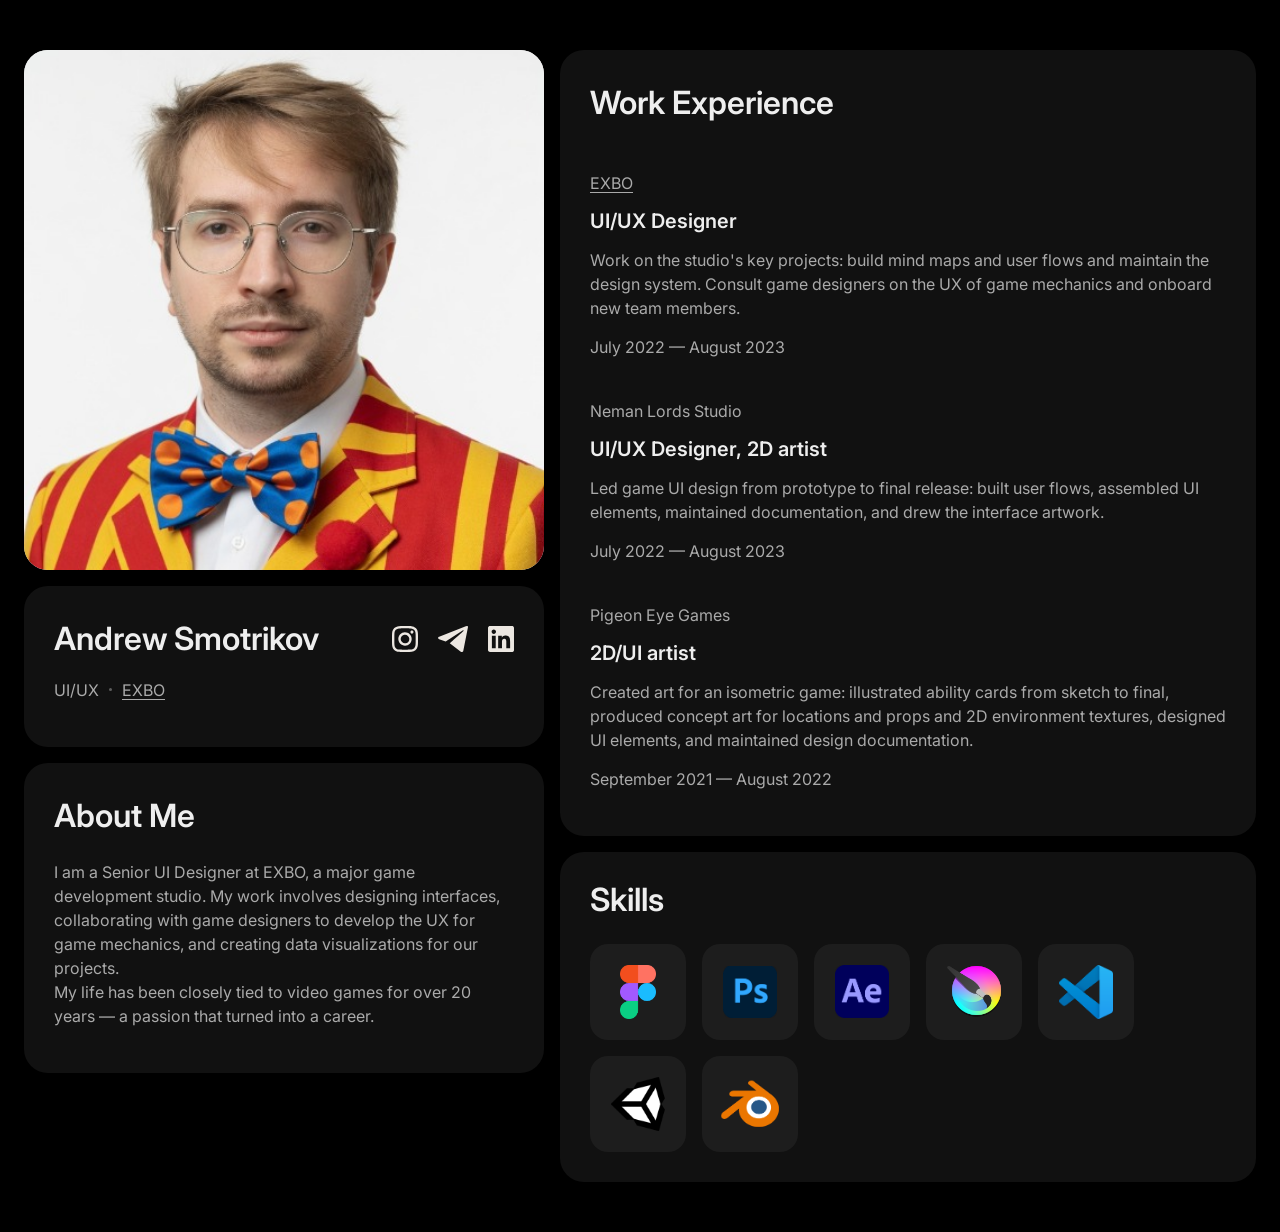
==== index.html @ 797845c2 "Initial commit" ====
<!doctype html>
<html lang="en">
<head>
  <meta charset="utf-8">
  <meta name="viewport" content="width=device-width, initial-scale=1, viewport-fit=cover">
  <title>Andrew Smotrikov — UI/UX Designer</title>
  <meta name="description" content="Andrew Smotrikov — Senior UI/UX Designer at EXBO. Game interfaces, UX of game mechanics, design systems and data visualization.">
  <meta property="og:title" content="Andrew Smotrikov — UI/UX Designer">
  <meta property="og:description" content="Senior UI/UX Designer at EXBO. Game interfaces, UX of game mechanics, design systems.">
  <meta property="og:image" content="assets/photo.png">
  <meta name="theme-color" content="#000000">
  <link rel="icon" href="data:image/svg+xml,%3Csvg xmlns='http://www.w3.org/2000/svg' viewBox='0 0 64 64'%3E%3Crect width='64' height='64' rx='14' fill='%23111'/%3E%3Ctext x='32' y='42' font-family='Inter,Arial' font-size='30' font-weight='600' fill='%23eee' text-anchor='middle'%3EAS%3C/text%3E%3C/svg%3E">
  <link rel="preconnect" href="https://fonts.googleapis.com">
  <link rel="preconnect" href="https://fonts.gstatic.com" crossorigin>
  <link href="https://fonts.googleapis.com/css2?family=Inter:wght@400;600&display=swap" rel="stylesheet">
  <style>
    :root {
      --bg: #000;
      --card: #111;
      --tile: rgba(238, 238, 238, 0.05);
      --text: #eee;
      --muted: #aaa;
      --radius: 24px;
      --gap: 16px;
    }
    * { box-sizing: border-box; }
    html, body { margin: 0; background: var(--bg); color: var(--text); }
    body {
      font-family: "Inter", -apple-system, BlinkMacSystemFont, "Segoe UI", Roboto, Arial, sans-serif;
      font-size: 16px;
      line-height: 1.5;
      -webkit-font-smoothing: antialiased;
      min-height: 100vh;
      display: flex;
      align-items: center;
      justify-content: center;
      padding: 50px 24px;
    }
    .page {
      width: 100%;
      max-width: 1364px;
      display: grid;
      grid-template-columns: 520px minmax(0, 828px);
      gap: var(--gap);
      align-items: stretch;
    }
    .col { display: flex; flex-direction: column; gap: var(--gap); min-width: 0; }
    .card {
      background: var(--card);
      border-radius: var(--radius);
      padding: 35px 30px 45px;
    }
    h1, h2, h3 { margin: 0; font-weight: 600; line-height: 1.15; color: var(--text); text-box: trim-both cap alphabetic; }
    h1, h2 { font-size: 32px; }
    h3 { font-size: 20px; }
    p { margin: 0; color: var(--muted); }

    /* header */
    .header { display: flex; flex-direction: column; gap: 20px; }
    .title-row { display: flex; align-items: center; justify-content: space-between; gap: 20px; }
    .header h1 { white-space: nowrap; }
    .meta { display: flex; align-items: center; gap: 10px; color: var(--muted); }
    .meta .dot { width: 3px; height: 3px; display: block; }
    .social { display: flex; gap: 20px; align-items: center; flex-shrink: 0; }
    .social a { display: block; height: 26px; color: #ECE7E1; opacity: 1; transition: opacity .15s; }
    .social a:hover { opacity: .6; }
    .social svg { display: block; }

    /* photo */
    .photo {
      width: 100%;
      aspect-ratio: 1 / 1;
      border-radius: var(--radius);
      overflow: hidden;
      background: #f2f2f2;
    }
    .photo img {
      width: 110.54%;
      height: 110.54%;
      max-width: none;
      object-fit: cover;
      display: block;
      margin-left: -10.58%;
      margin-top: 0.09%;
    }

    /* about */
    .about { display: flex; flex-direction: column; gap: 25px; }

    /* experience */
    .experience { display: flex; flex-direction: column; gap: 49px; flex: 1 1 auto; }
    .jobs { display: flex; flex-direction: column; gap: 40px; }
    .job { display: flex; flex-direction: column; gap: 15px; }
    .job header { display: flex; flex-direction: column; gap: 15px; }

    /* skills */
    .stack { display: flex; flex-direction: column; gap: 25px; padding: 30px; }
    .tiles { display: flex; flex-wrap: wrap; gap: 16px; }
    .tile {
      width: 96px; height: 96px;
      border-radius: 18px;
      background: var(--tile);
      display: flex; align-items: center; justify-content: center;
      position: relative;
      transition: background .15s;
    }
    .tile:hover { background: rgba(238,238,238,0.1); }
    /* tooltip with program name */
    .tile::after {
      content: attr(data-name);
      position: absolute;
      left: 50%; bottom: calc(100% + 10px);
      transform: translate(-50%, 4px);
      background: #eee; color: #111;
      font-size: 13px; font-weight: 600; line-height: 1;
      padding: 8px 12px; border-radius: 8px;
      white-space: nowrap; pointer-events: none;
      opacity: 0; transition: opacity .15s, transform .15s;
      z-index: 2;
    }
    .tile::before {
      content: "";
      position: absolute;
      left: 50%; bottom: calc(100% + 4px);
      transform: translate(-50%, 4px);
      border: 6px solid transparent; border-top-color: #eee; border-bottom: 0;
      opacity: 0; transition: opacity .15s, transform .15s;
      pointer-events: none; z-index: 2;
    }
    .tile:hover::after, .tile:hover::before, .tile:focus-visible::after, .tile:focus-visible::before { opacity: 1; transform: translate(-50%, 0); }

    /* entrance animation */
    @keyframes rise { from { opacity: 0; transform: translateY(18px); } to { opacity: 1; transform: none; } }
    .photo, .card { animation: rise .6s cubic-bezier(.2,.7,.2,1) both; }
    .photo { animation-delay: .05s; }
    .header { animation-delay: .15s; }
    .about { animation-delay: .25s; }
    .experience { animation-delay: .1s; }
    .stack { animation-delay: .2s; }
    .tile { animation: rise .5s cubic-bezier(.2,.7,.2,1) both; }
    .tile:nth-child(1) { animation-delay: .35s; }
    .tile:nth-child(2) { animation-delay: .41s; }
    .tile:nth-child(3) { animation-delay: .47s; }
    .tile:nth-child(4) { animation-delay: .53s; }
    .tile:nth-child(5) { animation-delay: .59s; }
    .tile:nth-child(6) { animation-delay: .65s; }
    .tile:nth-child(7) { animation-delay: .71s; }
    .tile:nth-child(8) { animation-delay: .77s; }
    @media (prefers-reduced-motion: reduce) { .photo, .card, .tile { animation: none; } }

    /* classic hyperlink */
    a.link { color: inherit; text-decoration: underline; text-underline-offset: 3px; text-decoration-thickness: 1px; transition: color .15s; }
    a.link:hover { color: var(--text); }
    .tile .ic { position: relative; overflow: hidden; }
    .tile .ic img { display: block; max-width: none; }
    /* per-tile sizes and crops, mirrored from the design */
    .tile.t1 .ic { width: 36px; height: 54px; }  .tile.t1 .ic img { width: 100%; height: 100%; object-fit: cover; }
    .tile.t2 .ic { width: 54px; height: 52px; }  .tile.t2 .ic img { width: 100%; height: 100%; object-fit: cover; }
    .tile.t3 .ic { width: 54px; height: 53px; }  .tile.t3 .ic img { width: 100%; height: 100%; object-fit: cover; }
    .tile.t4 .ic { width: 54px; height: 51px; }  .tile.t4 .ic img { position: absolute; width: 116.79%; height: 123.71%; left: -4.01%; top: -13.4%; }
    .tile.t6 .ic { width: 54px; height: 54px; }  .tile.t6 .ic img { width: 100%; height: 100%; object-fit: cover; }
    .tile.t7 .ic { width: 54px; height: 54px; }  .tile.t7 .ic img { position: absolute; width: 133.33%; height: 133.33%; left: -16.67%; top: -16.67%; }
    .tile.t8 .ic { width: 58px; height: 47px; }  .tile.t8 .ic img { position: absolute; width: 324.32%; height: 107.5%; left: -1.69%; top: -3.33%; }

    /* responsive */
    @media (max-width: 1180px) {
      .page { grid-template-columns: 1fr; max-width: 760px; }
      .header h1 { white-space: normal; }
    }
    @media (max-width: 560px) {
      body { padding: 20px 14px; }
      .card { padding: 28px 22px; }
      h1, h2 { font-size: 26px; }
      h3 { font-size: 18px; }
      .title-row { flex-direction: column; align-items: flex-start; }
      .tile { width: 72px; height: 72px; border-radius: 14px; }
      .tile .ic { transform: scale(.75); transform-origin: center; }
      :root { --radius: 18px; --gap: 12px; }
    }
  </style>
</head>
<body>
  <main class="page">

    <!-- left column -->
    <div class="col">
      <div class="photo">
        <img src="assets/photo.png" alt="Andrew Smotrikov" width="512" height="512">
      </div>

      <section class="card header" aria-label="Contacts">
        <div class="title-row">
          <h1>Andrew Smotrikov</h1>
          <nav class="social" aria-label="Social links">
          <a href="https://www.instagram.com/velery.sm/" target="_blank" rel="noopener" aria-label="Instagram" style="width:26px">
            <svg width="26" height="26" viewBox="0 0 26 26" fill="none" xmlns="http://www.w3.org/2000/svg"><path fill-rule="evenodd" clip-rule="evenodd" d="M12.8949 6.32613C16.5836 6.26755 19.6208 9.21056 19.6771 12.898C19.7333 16.5854 16.7873 19.6196 13.0984 19.6735C9.41303 19.7271 6.38116 16.7855 6.32499 13.1014C6.26884 9.41736 9.20962 6.38467 12.8949 6.32613ZM17.3192 12.6418C17.1213 10.2568 15.0261 8.48422 12.6403 8.68348C10.2567 8.88258 8.4854 10.9748 8.68308 13.3578C8.88077 15.7406 10.9727 17.5126 13.3566 17.3165C15.7426 17.1201 17.517 15.0267 17.3192 12.6418Z" fill="currentColor"/><path d="M19.938 4.49768C20.8045 4.49768 21.5069 5.19985 21.5069 6.06603C21.5069 6.9322 20.8045 7.63437 19.938 7.63437C19.0715 7.63437 18.3691 6.9322 18.3691 6.06603C18.3691 5.19985 19.0715 4.49768 19.938 4.49768Z" fill="currentColor"/><path fill-rule="evenodd" clip-rule="evenodd" d="M10.8665 0.00421527C12.3841 -0.00251593 13.9017 -0.00118851 15.4192 0.0082189C16.2295 0.0074438 17.0395 0.0241896 17.849 0.058412C18.3933 0.0806279 18.9062 0.0998486 19.4492 0.172663C21.1179 0.396432 22.5405 0.936426 23.7547 2.11837C25.068 3.39682 25.6413 4.92787 25.8538 6.72746C25.9052 7.16277 25.9212 7.5707 25.9408 8.00698C25.9694 8.6308 25.9868 9.2551 25.993 9.87955L25.9989 14.7447C26.0045 15.7388 25.989 16.733 25.9522 17.7265C25.9065 18.8493 25.8513 19.7368 25.5553 20.8149C24.8111 23.5687 22.4814 25.4333 19.6834 25.7969C18.1849 25.9916 16.6882 25.9818 15.1758 25.9936L15.0615 25.9952C13.5686 26.0026 12.0757 26.0014 10.5829 25.9917C9.77591 25.9941 8.96901 25.9778 8.1628 25.9432C7.62954 25.9216 7.12818 25.9026 6.59489 25.833C4.91951 25.6142 3.47129 25.0715 2.25054 23.884C0.969885 22.6383 0.388618 21.147 0.163478 19.3926C0.0994332 18.8936 0.0805003 18.4229 0.0592391 17.9216C0.035541 17.4056 0.0203399 16.889 0.0136514 16.3725C-0.00069962 14.629 -0.00373362 12.8855 0.00453924 11.1419C-0.000667755 10.1765 0.0153225 9.21104 0.0525192 8.24631C0.0936925 7.23886 0.135683 6.32733 0.403028 5.34196C0.733709 4.12315 1.21985 3.18984 2.08528 2.27986C3.29241 0.981337 5.0201 0.320865 6.76208 0.14754C8.08629 0.0157848 9.48032 0.0183241 10.822 0.00547816C10.8368 0.00483222 10.8516 0.00441386 10.8665 0.00421527ZM12.5339 2.3473C11.9216 2.3477 11.2869 2.34114 10.6757 2.35174L10.6088 2.35311C9.819 2.35348 9.02929 2.36974 8.24016 2.40188C6.58894 2.47053 5.04003 2.61761 3.81345 3.86414C2.60483 5.09244 2.46563 6.61084 2.39717 8.24542C2.36467 9.01719 2.3486 9.78957 2.34897 10.562L2.34852 15.4909C2.34928 16.2431 2.36543 16.9952 2.39695 17.7467C2.4643 19.4074 2.61112 20.9506 3.86296 22.1839C5.07534 23.3783 6.6158 23.5406 8.2343 23.5991C8.94231 23.6248 9.64285 23.6383 10.354 23.6463C12.0351 23.6563 13.7163 23.6575 15.3973 23.6502C15.9682 23.6422 16.5385 23.6405 17.1098 23.6243C18.9448 23.5722 20.8256 23.5321 22.1926 22.1279C23.4483 20.838 23.5446 19.2734 23.6132 17.5749C23.6485 16.5569 23.6637 15.5384 23.659 14.5197C23.6658 12.8567 23.6613 11.1935 23.6451 9.53051C23.6366 9.01916 23.6201 8.50796 23.5956 7.99715C23.5236 6.3987 23.3054 4.9211 22.0841 3.7612C20.8752 2.61297 19.3966 2.47234 17.8118 2.4037C17.01 2.37026 16.2074 2.35341 15.4049 2.35319L12.5339 2.3473Z" fill="currentColor"/></svg>
          </a>
          <a href="https://t.me/VelerySMT" target="_blank" rel="noopener" aria-label="Telegram" style="width:30px">
            <svg width="30" height="26" viewBox="46 0 30 26" fill="none" xmlns="http://www.w3.org/2000/svg"><path d="M76 0.921337L71.255 24.9179C71.255 24.9179 70.5918 26.5818 68.7665 25.7831L57.7678 17.3389C59.2461 16.0059 70.7148 5.66328 71.2164 5.19426C71.9916 4.46839 71.5105 4.0364 70.6093 4.58535L53.6691 15.3764L47.1335 13.1694C47.1335 13.1694 46.1046 12.8032 46.0056 12.0045C45.906 11.2057 47.1669 10.7732 47.1669 10.7732L73.8103 0.28892C73.8103 0.28892 76 -0.676161 76 0.921337Z" fill="currentColor"/></svg>
          </a>
          <a href="https://www.linkedin.com/in/andrew-smotrikov-8349b925b/" target="_blank" rel="noopener" aria-label="LinkedIn" style="width:26px">
            <svg width="26" height="26" viewBox="96 0 26 26" fill="none" xmlns="http://www.w3.org/2000/svg"><path fill-rule="evenodd" clip-rule="evenodd" d="M96.0499 1.56505C96.253 0.668907 97.0529 0 98.0086 0H120.02C120.999 1.69298e-07 121.814 0.702024 121.992 1.63114C121.97 1.51612 121.938 1.40455 121.897 1.29738C121.958 1.50001 121.992 1.78311 121.995 1.96933C122.003 2.41559 121.998 2.86907 121.998 3.31552L121.998 22.8477C121.999 23.2645 122.004 23.6803 121.995 24.0976C121.989 24.3575 121.936 24.6044 121.844 24.8292C121.903 24.7023 121.948 24.5683 121.98 24.4288C121.779 25.328 120.978 26 120.02 26H98.0086C97.0883 26 96.3125 25.3797 96.0749 24.5336C96.0752 24.5347 96.0755 24.5359 96.0758 24.537C95.9717 24.0126 96.0156 23.2231 96.0163 22.754L96.0154 3.23247C96.0151 2.78007 96.0121 2.33075 96.0205 1.87719C96.0225 1.77132 96.0324 1.66699 96.0499 1.56505ZM113.917 9.46047C113.651 9.4503 113.365 9.43483 113.099 9.4653C111.845 9.54932 110.717 10.2135 110.021 11.2508C109.963 11.3375 109.891 11.4325 109.822 11.512C109.823 10.9493 109.807 10.3087 109.829 9.75287C109.671 9.76289 109.51 9.76261 109.352 9.76114C108.289 9.75135 107.219 9.78095 106.157 9.7568C106.199 10.555 106.167 11.6694 106.167 12.4864L106.166 20.639C106.167 20.9889 106.191 21.852 106.154 22.1554C106.706 22.1206 107.472 22.1419 108.044 22.1436C108.628 22.1455 109.415 22.1199 109.981 22.1564C109.962 20.7235 109.982 19.2594 109.978 17.8236C109.976 16.9991 109.94 15.6289 110.046 14.8618C110.097 14.4798 110.215 14.1101 110.397 13.7704C110.649 13.3418 111.048 13.0145 111.53 12.9154C114.307 12.3442 114.356 14.5895 114.309 16.6263C114.302 16.9408 114.309 17.3688 114.309 17.691L114.31 22.1527C115.084 22.1164 115.967 22.1591 116.754 22.143C117.024 22.1375 117.933 22.129 118.132 22.1598C118.094 21.8298 118.115 21.0663 118.116 20.7065L118.117 16.9392C118.117 13.6327 118.362 9.62993 113.917 9.46047ZM103.721 9.75319C103.341 9.77521 102.901 9.76917 102.517 9.76196C101.651 9.74571 100.752 9.78963 99.8887 9.75344C99.9079 10.3634 99.8973 11.0153 99.8973 11.628L99.8974 14.767C99.8974 17.2175 99.9212 19.7084 99.8958 22.156C100.292 22.1246 103.665 22.1661 103.722 22.1363C103.689 21.6154 103.714 20.8626 103.714 20.3259V12.2735C103.714 11.4599 103.693 10.5591 103.721 9.75319ZM101.772 3.59793C100.547 3.61355 99.5682 4.62434 99.5891 5.85205C99.61 7.07977 100.623 8.05651 101.848 8.03024C103.065 8.00412 104.033 6.99666 104.012 5.77645C103.991 4.55624 102.99 3.58241 101.772 3.59793Z" fill="currentColor"/></svg>
          </a>
          </nav>
        </div>
        <div class="meta">
          <span>UI/UX</span>
          <img class="dot" src="assets/dot.svg" alt="" width="3" height="3">
          <a class="link" href="https://exbo.net/" target="_blank" rel="noopener">EXBO</a>
        </div>
      </section>

      <section class="card about" aria-labelledby="about-title">
        <h2 id="about-title">About Me</h2>
        <p>I am a Senior UI Designer at EXBO, a major game development studio. My work involves designing interfaces, collaborating with game designers to develop the UX for game mechanics, and creating data visualizations for our projects.<br>My life has been closely tied to video games for over 20 years — a passion that turned into a career.</p>
      </section>
    </div>

    <!-- right column -->
    <div class="col">
      <section class="card experience" aria-labelledby="exp-title">
        <h2 id="exp-title">Work Experience</h2>
        <div class="jobs">
          <article class="job">
            <header>
              <p><a class="link" href="https://exbo.net/" target="_blank" rel="noopener">EXBO</a></p>
              <h3>UI/UX Designer</h3>
            </header>
            <p class="desc">Work on the studio's key projects: build mind maps and user flows and maintain the design system. Consult game designers on the UX of game mechanics and onboard new team members.</p>
            <p>July 2022 — August 2023</p>
          </article>
          <article class="job">
            <header>
              <p>Neman Lords Studio</p>
              <h3>UI/UX Designer, 2D artist</h3>
            </header>
            <p class="desc">Led game UI design from prototype to final release: built user flows, assembled UI elements, maintained documentation, and drew the interface artwork.</p>
            <p>July 2022 — August 2023</p>
          </article>
          <article class="job">
            <header>
              <p>Pigeon Eye Games</p>
              <h3>2D/UI artist</h3>
            </header>
            <p class="desc">Created art for an isometric game: illustrated ability cards from sketch to final, produced concept art for locations and props and 2D environment textures, designed UI elements, and maintained design documentation.</p>
            <p>September 2021 — August 2022</p>
          </article>
        </div>
      </section>

      <section class="card stack" aria-labelledby="stack-title">
        <h2 id="stack-title">Skills</h2>
        <div class="tiles">
          <div class="tile t1" data-name="Figma" tabindex="0"><div class="ic"><img src="assets/stack-1.png" alt="Figma"></div></div>
          <div class="tile t2" data-name="Adobe Photoshop" tabindex="0"><div class="ic"><img src="assets/stack-2.png" alt="Adobe Photoshop"></div></div>
          <div class="tile t3" data-name="Adobe After Effects" tabindex="0"><div class="ic"><img src="assets/stack-3.png" alt="Adobe After Effects"></div></div>
          <div class="tile t4" data-name="Krita" tabindex="0"><div class="ic"><img src="assets/stack-4.png" alt="Krita"></div></div>
          <div class="tile t6" data-name="Visual Studio Code" tabindex="0"><div class="ic"><img src="assets/stack-6.png" alt="Visual Studio Code"></div></div>
          <div class="tile t7" data-name="Unity" tabindex="0"><div class="ic"><img src="assets/stack-7.png" alt="Unity"></div></div>
          <div class="tile t8" data-name="Blender" tabindex="0"><div class="ic"><img src="assets/stack-8.png" alt="Blender"></div></div>
        </div>
      </section>
    </div>

  </main>
</body>
</html>
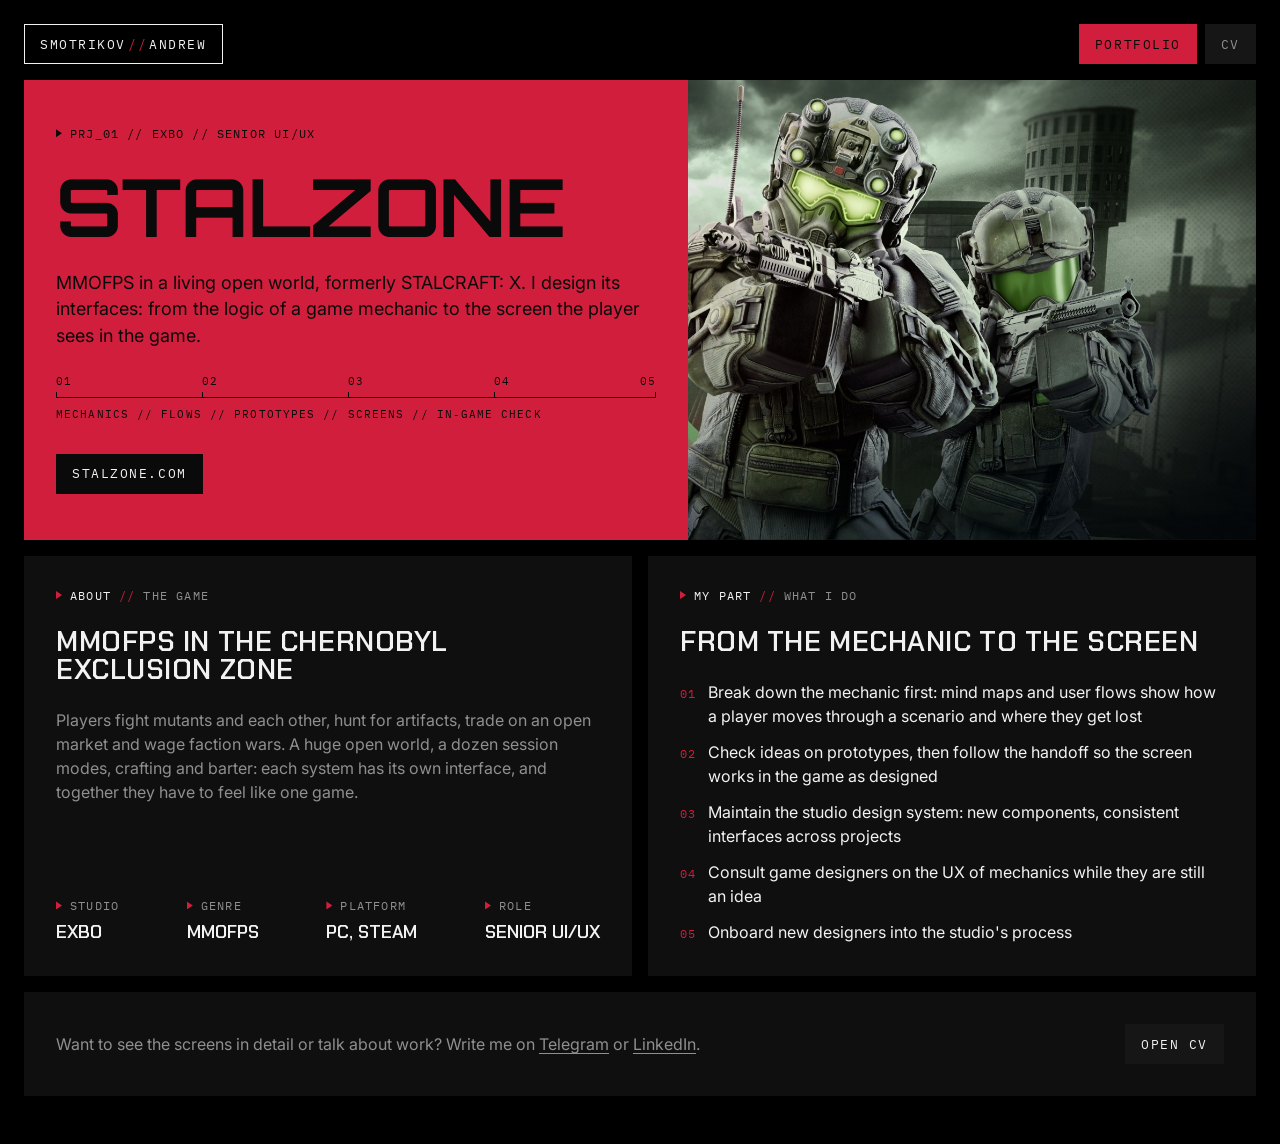
==== commit 57d896a9: "Portfolio as the main page, CV moved to cv.html - index.html: STALZONE project page - cv.html: CV in" ====
--- a/index.html
+++ b/index.html
@@ -3,264 +3,80 @@
 <head>
   <meta charset="utf-8">
   <meta name="viewport" content="width=device-width, initial-scale=1, viewport-fit=cover">
-  <title>Andrew Smotrikov — UI/UX Designer</title>
-  <meta name="description" content="Andrew Smotrikov — Senior UI/UX Designer at EXBO. Game interfaces, UX of game mechanics, design systems and data visualization.">
-  <meta property="og:title" content="Andrew Smotrikov — UI/UX Designer">
-  <meta property="og:description" content="Senior UI/UX Designer at EXBO. Game interfaces, UX of game mechanics, design systems.">
-  <meta property="og:image" content="assets/photo.png">
+  <title>Andrew Smotrikov — Portfolio</title>
+  <meta name="description" content="Andrew Smotrikov — Senior UI/UX designer on STALZONE (formerly STALCRAFT: X), an extraction shooter by EXBO.">
+  <meta property="og:title" content="Andrew Smotrikov — Portfolio">
+  <meta property="og:description" content="Senior UI/UX designer on STALZONE, an extraction shooter by EXBO.">
+  <meta property="og:image" content="assets/stalzone-key.jpg">
   <meta name="theme-color" content="#000000">
-  <link rel="icon" href="data:image/svg+xml,%3Csvg xmlns='http://www.w3.org/2000/svg' viewBox='0 0 64 64'%3E%3Crect width='64' height='64' rx='14' fill='%23111'/%3E%3Ctext x='32' y='42' font-family='Inter,Arial' font-size='30' font-weight='600' fill='%23eee' text-anchor='middle'%3EAS%3C/text%3E%3C/svg%3E">
+  <link rel="icon" href="data:image/svg+xml,%3Csvg xmlns='http://www.w3.org/2000/svg' viewBox='0 0 64 64'%3E%3Crect width='64' height='64' fill='%23000'/%3E%3Crect x='8' y='8' width='12' height='12' fill='%23D21E3D'/%3E%3Ctext x='34' y='48' font-family='Inter,Arial' font-size='30' font-weight='600' fill='%23eee' text-anchor='middle'%3EAS%3C/text%3E%3C/svg%3E">
   <link rel="preconnect" href="https://fonts.googleapis.com">
   <link rel="preconnect" href="https://fonts.gstatic.com" crossorigin>
-  <link href="https://fonts.googleapis.com/css2?family=Inter:wght@400;600&display=swap" rel="stylesheet">
-  <style>
-    :root {
-      --bg: #000;
-      --card: #111;
-      --tile: rgba(238, 238, 238, 0.05);
-      --text: #eee;
-      --muted: #aaa;
-      --radius: 24px;
-      --gap: 16px;
-    }
-    * { box-sizing: border-box; }
-    html, body { margin: 0; background: var(--bg); color: var(--text); }
-    body {
-      font-family: "Inter", -apple-system, BlinkMacSystemFont, "Segoe UI", Roboto, Arial, sans-serif;
-      font-size: 16px;
-      line-height: 1.5;
-      -webkit-font-smoothing: antialiased;
-      min-height: 100vh;
-      display: flex;
-      align-items: center;
-      justify-content: center;
-      padding: 50px 24px;
-    }
-    .page {
-      width: 100%;
-      max-width: 1364px;
-      display: grid;
-      grid-template-columns: 520px minmax(0, 828px);
-      gap: var(--gap);
-      align-items: stretch;
-    }
-    .col { display: flex; flex-direction: column; gap: var(--gap); min-width: 0; }
-    .card {
-      background: var(--card);
-      border-radius: var(--radius);
-      padding: 35px 30px 45px;
-    }
-    h1, h2, h3 { margin: 0; font-weight: 600; line-height: 1.15; color: var(--text); text-box: trim-both cap alphabetic; }
-    h1, h2 { font-size: 32px; }
-    h3 { font-size: 20px; }
-    p { margin: 0; color: var(--muted); }
-
-    /* header */
-    .header { display: flex; flex-direction: column; gap: 20px; }
-    .title-row { display: flex; align-items: center; justify-content: space-between; gap: 20px; }
-    .header h1 { white-space: nowrap; }
-    .meta { display: flex; align-items: center; gap: 10px; color: var(--muted); }
-    .meta .dot { width: 3px; height: 3px; display: block; }
-    .social { display: flex; gap: 20px; align-items: center; flex-shrink: 0; }
-    .social a { display: block; height: 26px; color: #ECE7E1; opacity: 1; transition: opacity .15s; }
-    .social a:hover { opacity: .6; }
-    .social svg { display: block; }
-
-    /* photo */
-    .photo {
-      width: 100%;
-      aspect-ratio: 1 / 1;
-      border-radius: var(--radius);
-      overflow: hidden;
-      background: #f2f2f2;
-    }
-    .photo img {
-      width: 110.54%;
-      height: 110.54%;
-      max-width: none;
-      object-fit: cover;
-      display: block;
-      margin-left: -10.58%;
-      margin-top: 0.09%;
-    }
-
-    /* about */
-    .about { display: flex; flex-direction: column; gap: 25px; }
-
-    /* experience */
-    .experience { display: flex; flex-direction: column; gap: 49px; flex: 1 1 auto; }
-    .jobs { display: flex; flex-direction: column; gap: 40px; }
-    .job { display: flex; flex-direction: column; gap: 15px; }
-    .job header { display: flex; flex-direction: column; gap: 15px; }
-
-    /* skills */
-    .stack { display: flex; flex-direction: column; gap: 25px; padding: 30px; }
-    .tiles { display: flex; flex-wrap: wrap; gap: 16px; }
-    .tile {
-      width: 96px; height: 96px;
-      border-radius: 18px;
-      background: var(--tile);
-      display: flex; align-items: center; justify-content: center;
-      position: relative;
-      transition: background .15s;
-    }
-    .tile:hover { background: rgba(238,238,238,0.1); }
-    /* tooltip with program name */
-    .tile::after {
-      content: attr(data-name);
-      position: absolute;
-      left: 50%; bottom: calc(100% + 10px);
-      transform: translate(-50%, 4px);
-      background: #eee; color: #111;
-      font-size: 13px; font-weight: 600; line-height: 1;
-      padding: 8px 12px; border-radius: 8px;
-      white-space: nowrap; pointer-events: none;
-      opacity: 0; transition: opacity .15s, transform .15s;
-      z-index: 2;
-    }
-    .tile::before {
-      content: "";
-      position: absolute;
-      left: 50%; bottom: calc(100% + 4px);
-      transform: translate(-50%, 4px);
-      border: 6px solid transparent; border-top-color: #eee; border-bottom: 0;
-      opacity: 0; transition: opacity .15s, transform .15s;
-      pointer-events: none; z-index: 2;
-    }
-    .tile:hover::after, .tile:hover::before, .tile:focus-visible::after, .tile:focus-visible::before { opacity: 1; transform: translate(-50%, 0); }
-
-    /* entrance animation */
-    @keyframes rise { from { opacity: 0; transform: translateY(18px); } to { opacity: 1; transform: none; } }
-    .photo, .card { animation: rise .6s cubic-bezier(.2,.7,.2,1) both; }
-    .photo { animation-delay: .05s; }
-    .header { animation-delay: .15s; }
-    .about { animation-delay: .25s; }
-    .experience { animation-delay: .1s; }
-    .stack { animation-delay: .2s; }
-    .tile { animation: rise .5s cubic-bezier(.2,.7,.2,1) both; }
-    .tile:nth-child(1) { animation-delay: .35s; }
-    .tile:nth-child(2) { animation-delay: .41s; }
-    .tile:nth-child(3) { animation-delay: .47s; }
-    .tile:nth-child(4) { animation-delay: .53s; }
-    .tile:nth-child(5) { animation-delay: .59s; }
-    .tile:nth-child(6) { animation-delay: .65s; }
-    .tile:nth-child(7) { animation-delay: .71s; }
-    .tile:nth-child(8) { animation-delay: .77s; }
-    @media (prefers-reduced-motion: reduce) { .photo, .card, .tile { animation: none; } }
-
-    /* classic hyperlink */
-    a.link { color: inherit; text-decoration: underline; text-underline-offset: 3px; text-decoration-thickness: 1px; transition: color .15s; }
-    a.link:hover { color: var(--text); }
-    .tile .ic { position: relative; overflow: hidden; }
-    .tile .ic img { display: block; max-width: none; }
-    /* per-tile sizes and crops, mirrored from the design */
-    .tile.t1 .ic { width: 36px; height: 54px; }  .tile.t1 .ic img { width: 100%; height: 100%; object-fit: cover; }
-    .tile.t2 .ic { width: 54px; height: 52px; }  .tile.t2 .ic img { width: 100%; height: 100%; object-fit: cover; }
-    .tile.t3 .ic { width: 54px; height: 53px; }  .tile.t3 .ic img { width: 100%; height: 100%; object-fit: cover; }
-    .tile.t4 .ic { width: 54px; height: 51px; }  .tile.t4 .ic img { position: absolute; width: 116.79%; height: 123.71%; left: -4.01%; top: -13.4%; }
-    .tile.t6 .ic { width: 54px; height: 54px; }  .tile.t6 .ic img { width: 100%; height: 100%; object-fit: cover; }
-    .tile.t7 .ic { width: 54px; height: 54px; }  .tile.t7 .ic img { position: absolute; width: 133.33%; height: 133.33%; left: -16.67%; top: -16.67%; }
-    .tile.t8 .ic { width: 58px; height: 47px; }  .tile.t8 .ic img { position: absolute; width: 324.32%; height: 107.5%; left: -1.69%; top: -3.33%; }
-
-    /* responsive */
-    @media (max-width: 1180px) {
-      .page { grid-template-columns: 1fr; max-width: 760px; }
-      .header h1 { white-space: normal; }
-    }
-    @media (max-width: 560px) {
-      body { padding: 20px 14px; }
-      .card { padding: 28px 22px; }
-      h1, h2 { font-size: 26px; }
-      h3 { font-size: 18px; }
-      .title-row { flex-direction: column; align-items: flex-start; }
-      .tile { width: 72px; height: 72px; border-radius: 14px; }
-      .tile .ic { transform: scale(.75); transform-origin: center; }
-      :root { --radius: 18px; --gap: 12px; }
-    }
-  </style>
+  <link href="https://fonts.googleapis.com/css2?family=Inter:wght@400;600&family=IBM+Plex+Mono:wght@400;500&family=Orbitron:wght@700&family=Chakra+Petch:wght@600&display=swap" rel="stylesheet">
+  <link rel="stylesheet" href="style.css">
 </head>
 <body>
   <main class="page">
 
-    <!-- left column -->
-    <div class="col">
-      <div class="photo">
-        <img src="assets/photo.png" alt="Andrew Smotrikov" width="512" height="512">
+    <header class="topbar">
+      <a class="box" href="index.html">Smotrikov<span class="sep">//</span>Andrew</a>
+      <nav class="tabs" aria-label="Sections">
+        <a class="tab" href="index.html" aria-current="page">Portfolio</a>
+        <a class="tab" href="cv.html">CV</a>
+      </nav>
+    </header>
+
+    <article class="project-block">
+
+    <section class="hero" aria-labelledby="stalzone">
+      <div class="text">
+        <p class="label"><span class="code">PRJ_01</span> <span class="sep">//</span> EXBO <span class="sep">//</span> Senior UI/UX</p>
+        <h1 id="stalzone">Stalzone</h1>
+        <p class="lead">MMOFPS in a living open world, formerly STALCRAFT:&nbsp;X. I design its interfaces: from the logic of a game mechanic to the screen the player sees in the game.</p>
+        <div class="ruler" aria-hidden="true">
+          <div class="ticks"><span>01</span><span>02</span><span>03</span><span>04</span><span>05</span></div>
+          <span>Mechanics // Flows // Prototypes // Screens // In‑game check</span>
+        </div>
+        <div class="actions">
+          <a class="btn" href="https://stalzone.com/" target="_blank" rel="noopener">stalzone.com</a>
+        </div>
       </div>
+      <figure class="art" style="margin:0">
+        <img src="assets/stalzone-key.jpg" alt="STALZONE key art: two soldiers in night‑vision helmets with rifles against a ruined city" width="1058" height="857">
+      </figure>
+    </section>
 
-      <section class="card header" aria-label="Contacts">
-        <div class="title-row">
-          <h1>Andrew Smotrikov</h1>
-          <nav class="social" aria-label="Social links">
-          <a href="https://www.instagram.com/velery.sm/" target="_blank" rel="noopener" aria-label="Instagram" style="width:26px">
-            <svg width="26" height="26" viewBox="0 0 26 26" fill="none" xmlns="http://www.w3.org/2000/svg"><path fill-rule="evenodd" clip-rule="evenodd" d="M12.8949 6.32613C16.5836 6.26755 19.6208 9.21056 19.6771 12.898C19.7333 16.5854 16.7873 19.6196 13.0984 19.6735C9.41303 19.7271 6.38116 16.7855 6.32499 13.1014C6.26884 9.41736 9.20962 6.38467 12.8949 6.32613ZM17.3192 12.6418C17.1213 10.2568 15.0261 8.48422 12.6403 8.68348C10.2567 8.88258 8.4854 10.9748 8.68308 13.3578C8.88077 15.7406 10.9727 17.5126 13.3566 17.3165C15.7426 17.1201 17.517 15.0267 17.3192 12.6418Z" fill="currentColor"/><path d="M19.938 4.49768C20.8045 4.49768 21.5069 5.19985 21.5069 6.06603C21.5069 6.9322 20.8045 7.63437 19.938 7.63437C19.0715 7.63437 18.3691 6.9322 18.3691 6.06603C18.3691 5.19985 19.0715 4.49768 19.938 4.49768Z" fill="currentColor"/><path fill-rule="evenodd" clip-rule="evenodd" d="M10.8665 0.00421527C12.3841 -0.00251593 13.9017 -0.00118851 15.4192 0.0082189C16.2295 0.0074438 17.0395 0.0241896 17.849 0.058412C18.3933 0.0806279 18.9062 0.0998486 19.4492 0.172663C21.1179 0.396432 22.5405 0.936426 23.7547 2.11837C25.068 3.39682 25.6413 4.92787 25.8538 6.72746C25.9052 7.16277 25.9212 7.5707 25.9408 8.00698C25.9694 8.6308 25.9868 9.2551 25.993 9.87955L25.9989 14.7447C26.0045 15.7388 25.989 16.733 25.9522 17.7265C25.9065 18.8493 25.8513 19.7368 25.5553 20.8149C24.8111 23.5687 22.4814 25.4333 19.6834 25.7969C18.1849 25.9916 16.6882 25.9818 15.1758 25.9936L15.0615 25.9952C13.5686 26.0026 12.0757 26.0014 10.5829 25.9917C9.77591 25.9941 8.96901 25.9778 8.1628 25.9432C7.62954 25.9216 7.12818 25.9026 6.59489 25.833C4.91951 25.6142 3.47129 25.0715 2.25054 23.884C0.969885 22.6383 0.388618 21.147 0.163478 19.3926C0.0994332 18.8936 0.0805003 18.4229 0.0592391 17.9216C0.035541 17.4056 0.0203399 16.889 0.0136514 16.3725C-0.00069962 14.629 -0.00373362 12.8855 0.00453924 11.1419C-0.000667755 10.1765 0.0153225 9.21104 0.0525192 8.24631C0.0936925 7.23886 0.135683 6.32733 0.403028 5.34196C0.733709 4.12315 1.21985 3.18984 2.08528 2.27986C3.29241 0.981337 5.0201 0.320865 6.76208 0.14754C8.08629 0.0157848 9.48032 0.0183241 10.822 0.00547816C10.8368 0.00483222 10.8516 0.00441386 10.8665 0.00421527ZM12.5339 2.3473C11.9216 2.3477 11.2869 2.34114 10.6757 2.35174L10.6088 2.35311C9.819 2.35348 9.02929 2.36974 8.24016 2.40188C6.58894 2.47053 5.04003 2.61761 3.81345 3.86414C2.60483 5.09244 2.46563 6.61084 2.39717 8.24542C2.36467 9.01719 2.3486 9.78957 2.34897 10.562L2.34852 15.4909C2.34928 16.2431 2.36543 16.9952 2.39695 17.7467C2.4643 19.4074 2.61112 20.9506 3.86296 22.1839C5.07534 23.3783 6.6158 23.5406 8.2343 23.5991C8.94231 23.6248 9.64285 23.6383 10.354 23.6463C12.0351 23.6563 13.7163 23.6575 15.3973 23.6502C15.9682 23.6422 16.5385 23.6405 17.1098 23.6243C18.9448 23.5722 20.8256 23.5321 22.1926 22.1279C23.4483 20.838 23.5446 19.2734 23.6132 17.5749C23.6485 16.5569 23.6637 15.5384 23.659 14.5197C23.6658 12.8567 23.6613 11.1935 23.6451 9.53051C23.6366 9.01916 23.6201 8.50796 23.5956 7.99715C23.5236 6.3987 23.3054 4.9211 22.0841 3.7612C20.8752 2.61297 19.3966 2.47234 17.8118 2.4037C17.01 2.37026 16.2074 2.35341 15.4049 2.35319L12.5339 2.3473Z" fill="currentColor"/></svg>
-          </a>
-          <a href="https://t.me/VelerySMT" target="_blank" rel="noopener" aria-label="Telegram" style="width:30px">
-            <svg width="30" height="26" viewBox="46 0 30 26" fill="none" xmlns="http://www.w3.org/2000/svg"><path d="M76 0.921337L71.255 24.9179C71.255 24.9179 70.5918 26.5818 68.7665 25.7831L57.7678 17.3389C59.2461 16.0059 70.7148 5.66328 71.2164 5.19426C71.9916 4.46839 71.5105 4.0364 70.6093 4.58535L53.6691 15.3764L47.1335 13.1694C47.1335 13.1694 46.1046 12.8032 46.0056 12.0045C45.906 11.2057 47.1669 10.7732 47.1669 10.7732L73.8103 0.28892C73.8103 0.28892 76 -0.676161 76 0.921337Z" fill="currentColor"/></svg>
-          </a>
-          <a href="https://www.linkedin.com/in/andrew-smotrikov-8349b925b/" target="_blank" rel="noopener" aria-label="LinkedIn" style="width:26px">
-            <svg width="26" height="26" viewBox="96 0 26 26" fill="none" xmlns="http://www.w3.org/2000/svg"><path fill-rule="evenodd" clip-rule="evenodd" d="M96.0499 1.56505C96.253 0.668907 97.0529 0 98.0086 0H120.02C120.999 1.69298e-07 121.814 0.702024 121.992 1.63114C121.97 1.51612 121.938 1.40455 121.897 1.29738C121.958 1.50001 121.992 1.78311 121.995 1.96933C122.003 2.41559 121.998 2.86907 121.998 3.31552L121.998 22.8477C121.999 23.2645 122.004 23.6803 121.995 24.0976C121.989 24.3575 121.936 24.6044 121.844 24.8292C121.903 24.7023 121.948 24.5683 121.98 24.4288C121.779 25.328 120.978 26 120.02 26H98.0086C97.0883 26 96.3125 25.3797 96.0749 24.5336C96.0752 24.5347 96.0755 24.5359 96.0758 24.537C95.9717 24.0126 96.0156 23.2231 96.0163 22.754L96.0154 3.23247C96.0151 2.78007 96.0121 2.33075 96.0205 1.87719C96.0225 1.77132 96.0324 1.66699 96.0499 1.56505ZM113.917 9.46047C113.651 9.4503 113.365 9.43483 113.099 9.4653C111.845 9.54932 110.717 10.2135 110.021 11.2508C109.963 11.3375 109.891 11.4325 109.822 11.512C109.823 10.9493 109.807 10.3087 109.829 9.75287C109.671 9.76289 109.51 9.76261 109.352 9.76114C108.289 9.75135 107.219 9.78095 106.157 9.7568C106.199 10.555 106.167 11.6694 106.167 12.4864L106.166 20.639C106.167 20.9889 106.191 21.852 106.154 22.1554C106.706 22.1206 107.472 22.1419 108.044 22.1436C108.628 22.1455 109.415 22.1199 109.981 22.1564C109.962 20.7235 109.982 19.2594 109.978 17.8236C109.976 16.9991 109.94 15.6289 110.046 14.8618C110.097 14.4798 110.215 14.1101 110.397 13.7704C110.649 13.3418 111.048 13.0145 111.53 12.9154C114.307 12.3442 114.356 14.5895 114.309 16.6263C114.302 16.9408 114.309 17.3688 114.309 17.691L114.31 22.1527C115.084 22.1164 115.967 22.1591 116.754 22.143C117.024 22.1375 117.933 22.129 118.132 22.1598C118.094 21.8298 118.115 21.0663 118.116 20.7065L118.117 16.9392C118.117 13.6327 118.362 9.62993 113.917 9.46047ZM103.721 9.75319C103.341 9.77521 102.901 9.76917 102.517 9.76196C101.651 9.74571 100.752 9.78963 99.8887 9.75344C99.9079 10.3634 99.8973 11.0153 99.8973 11.628L99.8974 14.767C99.8974 17.2175 99.9212 19.7084 99.8958 22.156C100.292 22.1246 103.665 22.1661 103.722 22.1363C103.689 21.6154 103.714 20.8626 103.714 20.3259V12.2735C103.714 11.4599 103.693 10.5591 103.721 9.75319ZM101.772 3.59793C100.547 3.61355 99.5682 4.62434 99.5891 5.85205C99.61 7.07977 100.623 8.05651 101.848 8.03024C103.065 8.00412 104.033 6.99666 104.012 5.77645C103.991 4.55624 102.99 3.58241 101.772 3.59793Z" fill="currentColor"/></svg>
-          </a>
-          </nav>
+    <section class="split" aria-label="Project">
+      <div class="card">
+        <p class="label"><span class="code">About</span> <span class="sep">//</span> the game</p>
+        <h2>MMOFPS in the Chernobyl Exclusion Zone</h2>
+        <p>Players fight mutants and each other, hunt for artifacts, trade on an open market and wage faction wars. A huge open world, a dozen session modes, crafting and barter: each system has its own interface, and together they have to feel like one game.</p>
+        <div class="facts" aria-label="Facts">
+          <div class="fact"><p class="label">Studio</p><span class="v">EXBO</span></div>
+          <div class="fact"><p class="label">Genre</p><span class="v">MMOFPS</span></div>
+          <div class="fact"><p class="label">Platform</p><span class="v">PC, Steam</span></div>
+          <div class="fact"><p class="label">Role</p><span class="v">Senior UI/UX</span></div>
         </div>
-        <div class="meta">
-          <span>UI/UX</span>
-          <img class="dot" src="assets/dot.svg" alt="" width="3" height="3">
-          <a class="link" href="https://exbo.net/" target="_blank" rel="noopener">EXBO</a>
-        </div>
-      </section>
+      </div>
+      <div class="card">
+        <p class="label"><span class="code">My part</span> <span class="sep">//</span> what I do</p>
+        <h2>From the mechanic to the screen</h2>
+        <ul class="list">
+          <li><span class="n">01</span><span>Break down the mechanic first: mind maps and user flows show how a player moves through a scenario and where they get lost</span></li>
+          <li><span class="n">02</span><span>Check ideas on prototypes, then follow the handoff so the screen works in the game as designed</span></li>
+          <li><span class="n">03</span><span>Maintain the studio design system: new components, consistent interfaces across projects</span></li>
+          <li><span class="n">04</span><span>Consult game designers on the UX of mechanics while they are still an idea</span></li>
+          <li><span class="n">05</span><span>Onboard new designers into the studio's process</span></li>
+        </ul>
+      </div>
+    </section>
 
-      <section class="card about" aria-labelledby="about-title">
-        <h2 id="about-title">About Me</h2>
-        <p>I am a Senior UI Designer at EXBO, a major game development studio. My work involves designing interfaces, collaborating with game designers to develop the UX for game mechanics, and creating data visualizations for our projects.<br>My life has been closely tied to video games for over 20 years — a passion that turned into a career.</p>
-      </section>
-    </div>
+    </article>
 
-    <!-- right column -->
-    <div class="col">
-      <section class="card experience" aria-labelledby="exp-title">
-        <h2 id="exp-title">Work Experience</h2>
-        <div class="jobs">
-          <article class="job">
-            <header>
-              <p><a class="link" href="https://exbo.net/" target="_blank" rel="noopener">EXBO</a></p>
-              <h3>UI/UX Designer</h3>
-            </header>
-            <p class="desc">Work on the studio's key projects: build mind maps and user flows and maintain the design system. Consult game designers on the UX of game mechanics and onboard new team members.</p>
-            <p>July 2022 — August 2023</p>
-          </article>
-          <article class="job">
-            <header>
-              <p>Neman Lords Studio</p>
-              <h3>UI/UX Designer, 2D artist</h3>
-            </header>
-            <p class="desc">Led game UI design from prototype to final release: built user flows, assembled UI elements, maintained documentation, and drew the interface artwork.</p>
-            <p>July 2022 — August 2023</p>
-          </article>
-          <article class="job">
-            <header>
-              <p>Pigeon Eye Games</p>
-              <h3>2D/UI artist</h3>
-            </header>
-            <p class="desc">Created art for an isometric game: illustrated ability cards from sketch to final, produced concept art for locations and props and 2D environment textures, designed UI elements, and maintained design documentation.</p>
-            <p>September 2021 — August 2022</p>
-          </article>
-        </div>
-      </section>
-
-      <section class="card stack" aria-labelledby="stack-title">
-        <h2 id="stack-title">Skills</h2>
-        <div class="tiles">
-          <div class="tile t1" data-name="Figma" tabindex="0"><div class="ic"><img src="assets/stack-1.png" alt="Figma"></div></div>
-          <div class="tile t2" data-name="Adobe Photoshop" tabindex="0"><div class="ic"><img src="assets/stack-2.png" alt="Adobe Photoshop"></div></div>
-          <div class="tile t3" data-name="Adobe After Effects" tabindex="0"><div class="ic"><img src="assets/stack-3.png" alt="Adobe After Effects"></div></div>
-          <div class="tile t4" data-name="Krita" tabindex="0"><div class="ic"><img src="assets/stack-4.png" alt="Krita"></div></div>
-          <div class="tile t6" data-name="Visual Studio Code" tabindex="0"><div class="ic"><img src="assets/stack-6.png" alt="Visual Studio Code"></div></div>
-          <div class="tile t7" data-name="Unity" tabindex="0"><div class="ic"><img src="assets/stack-7.png" alt="Unity"></div></div>
-          <div class="tile t8" data-name="Blender" tabindex="0"><div class="ic"><img src="assets/stack-8.png" alt="Blender"></div></div>
-        </div>
-      </section>
-    </div>
+    <section class="card footer" aria-label="Contact">
+      <p>Want to see the screens in detail or talk about work? Write me on <a class="link" href="https://t.me/VelerySMT" target="_blank" rel="noopener">Telegram</a> or <a class="link" href="https://www.linkedin.com/in/andrew-smotrikov-8349b925b/" target="_blank" rel="noopener">LinkedIn</a>.</p>
+      <a class="btn ghost" href="cv.html">Open CV</a>
+    </section>
 
   </main>
 </body>
--- a/style.css
+++ b/style.css
@@ -0,0 +1,234 @@
+/* Andrew Smotrikov — Portfolio / CV
+   One accent (#D21E3D) on black. Mono codes, uppercase display type.
+   Spacing scale: 8 / 16 / 24 / 32 / 48. */
+
+:root {
+  --bg: #000;
+  --surface: #0f0f0f;
+  --surface-2: #161616;
+  --text: #f2f2f2;
+  --muted: #8f8f8f;
+  --accent: #D21E3D;
+  --on-accent: #0a0a0a;
+
+  --s1: 8px;
+  --s2: 16px;
+  --s3: 24px;
+  --s4: 32px;
+  --s6: 48px;
+
+  --mono: "IBM Plex Mono", "SF Mono", Menlo, Consolas, monospace;
+  --display: "Orbitron", "Chakra Petch", "Inter", Arial, sans-serif;
+  --head: "Chakra Petch", "Inter", Arial, sans-serif;
+  --sans: "Inter", -apple-system, BlinkMacSystemFont, "Segoe UI", Roboto, Arial, sans-serif;
+}
+
+* { box-sizing: border-box; }
+html, body { margin: 0; background: var(--bg); color: var(--text); }
+body {
+  font-family: var(--sans);
+  font-size: 16px;
+  line-height: 1.5;
+  -webkit-font-smoothing: antialiased;
+  padding: var(--s3) var(--s3) var(--s6);
+}
+.page { width: 100%; max-width: 1364px; margin: 0 auto; display: flex; flex-direction: column; gap: var(--s2); }
+
+/* ---------- type ---------- */
+h1, h2, h3 { margin: 0; line-height: 1; color: var(--text); text-transform: uppercase; }
+h1 { font-family: var(--display); font-weight: 700; font-size: 80px; letter-spacing: -0.01em; }
+h2 { font-family: var(--head); font-weight: 600; font-size: 28px; letter-spacing: 0.02em; }
+h3 { font-family: var(--head); font-weight: 600; font-size: 20px; letter-spacing: 0.02em; }
+p { margin: 0; color: var(--muted); }
+.lead { font-size: 18px; line-height: 1.45; color: var(--text); }
+
+/* mono label: ▸ CODE // VALUE */
+.label {
+  margin: 0;
+  font-family: var(--mono); font-size: 12px; line-height: 16px; letter-spacing: 0.1em; text-transform: uppercase;
+  color: var(--muted); display: flex; align-items: center; gap: var(--s1); flex-wrap: wrap;
+}
+.label::before { content: ""; flex: none; width: 6px; height: 8px; background: var(--accent); clip-path: polygon(0 0, 100% 50%, 0 100%); transform: translateY(-1px); }
+.label.plain::before { display: none; }
+.label .sep { color: var(--accent); }
+.label .code { color: var(--text); }
+
+a.link { color: inherit; text-decoration: underline; text-underline-offset: 3px; text-decoration-thickness: 1px; transition: color .15s; }
+a.link:hover { color: var(--accent); }
+
+/* ---------- boxes and buttons: all filled, nothing shows through ---------- */
+.box, .tab, .btn {
+  display: inline-flex; align-items: center; justify-content: center;
+  height: 40px; padding: 0 var(--s2);
+  font-family: var(--mono); font-size: 13px; letter-spacing: 0.12em; text-transform: uppercase; line-height: 1;
+  text-decoration: none; white-space: nowrap;
+}
+.box { background: var(--bg); color: var(--text); box-shadow: inset 0 0 0 1px var(--text); }
+.box .sep { color: var(--accent); padding: 0 2px; }
+.tab { background: var(--surface-2); color: var(--muted); transition: color .15s, background .15s; }
+.tab:hover { color: var(--text); background: #222; }
+.tab[aria-current="page"] { background: var(--accent); color: var(--on-accent); }
+.btn { background: var(--accent); color: var(--on-accent); transition: background .15s; }
+.btn:hover { background: #e8304f; }
+.btn.ghost { background: var(--surface-2); color: var(--text); }
+.btn.ghost:hover { background: #222; }
+
+/* ---------- top bar ---------- */
+.topbar { display: flex; align-items: center; justify-content: space-between; gap: var(--s2); }
+.tabs { display: flex; gap: var(--s1); }
+
+/* ---------- surface block ---------- */
+.card { background: var(--surface); padding: var(--s4); }
+
+/* ---------- hero: accent panel + key art ---------- */
+.hero { display: grid; grid-template-columns: minmax(0, 5fr) minmax(0, 7fr); background: var(--accent); }
+.hero .text {
+  padding: var(--s4); display: flex; flex-direction: column; gap: var(--s3); color: var(--on-accent);
+}
+.hero .text .label, .hero .text .label .code, .hero .text .label .sep { color: var(--on-accent); }
+.hero .text .label::before { background: var(--on-accent); }
+.hero .art .label .sep, .hero .art .label::before { color: var(--accent); }
+.hero .art .label .code { color: var(--text); }
+.hero h1 { color: var(--on-accent); }
+.hero .lead { color: var(--on-accent); }
+.hero .actions { display: flex; gap: var(--s1); flex-wrap: wrap; margin-top: auto; }
+.hero .btn { background: var(--on-accent); color: var(--text); }
+.hero .btn:hover { background: #222; }
+.hero .art { position: relative; min-height: 520px; background: #111; overflow: hidden; }
+.hero .art img { position: absolute; inset: 0; width: 100%; height: 100%; object-fit: cover; object-position: 30% 30%; display: block; }
+.hero .art .caption {
+  position: absolute; left: var(--s2); bottom: var(--s2);
+  background: var(--bg); padding: var(--s1) 12px;
+}
+
+/* ruler with ticks */
+.ruler { display: flex; flex-direction: column; gap: var(--s1); font-family: var(--mono); font-size: 11px; line-height: 16px; letter-spacing: .1em; text-transform: uppercase; color: currentColor; }
+.ruler .ticks { display: flex; justify-content: space-between; padding-bottom: var(--s1); border-bottom: 1px solid currentColor; }
+.ruler .ticks span { position: relative; }
+.ruler .ticks span::after { content: ""; position: absolute; left: 0; bottom: calc(-1 * var(--s1) - 1px); width: 1px; height: 6px; background: currentColor; }
+.ruler .ticks span:last-child::after { left: auto; right: 0; }
+
+/* ---------- facts strip ---------- */
+.facts { display: grid; grid-template-columns: repeat(5, minmax(0, 1fr)); gap: var(--s2); }
+.fact { background: var(--surface); padding: var(--s3); display: flex; flex-direction: column; gap: var(--s1); }
+.fact .v { font-family: var(--head); font-weight: 600; font-size: 18px; line-height: 1.2; text-transform: uppercase; color: var(--text); }
+
+/* ---------- two columns: what / my part ---------- */
+.split { display: grid; grid-template-columns: repeat(2, minmax(0, 1fr)); gap: var(--s2); }
+.split .card { display: flex; flex-direction: column; gap: var(--s3); }
+.list { margin: 0; padding: 0; list-style: none; display: flex; flex-direction: column; gap: 12px; }
+.list li { display: grid; grid-template-columns: auto 1fr; gap: 12px; align-items: baseline; color: var(--text); }
+.list li .n { font-family: var(--mono); font-size: 12px; letter-spacing: .1em; color: var(--accent); }
+
+/* ---------- footer ---------- */
+.footer { display: flex; justify-content: space-between; align-items: center; gap: var(--s3); flex-wrap: wrap; }
+
+/* ---------- CV ---------- */
+.cv { display: grid; grid-template-columns: 520px minmax(0, 1fr); gap: var(--s2); align-items: stretch; }
+.col { display: flex; flex-direction: column; gap: var(--s2); min-width: 0; }
+.header, .about, .experience, .stack { display: flex; flex-direction: column; gap: var(--s3); }
+.title-row { display: flex; align-items: flex-start; justify-content: space-between; gap: var(--s3); }
+.header h1 { font-size: 36px; line-height: 1.05; }
+.social { display: flex; gap: var(--s2); align-items: center; flex-shrink: 0; }
+.social a { display: block; height: 26px; color: var(--text); transition: color .15s; }
+.social a:hover { color: var(--accent); }
+.social svg { display: block; }
+.photo { width: 100%; aspect-ratio: 1 / 1; overflow: hidden; background: var(--accent); position: relative; }
+.photo img { width: 110.54%; height: 110.54%; max-width: none; object-fit: cover; display: block; margin-left: -10.58%; margin-top: 0.09%; filter: grayscale(1) contrast(1.6) brightness(1.05); mix-blend-mode: multiply; }
+.photo::after { content: ""; position: absolute; inset: 0; pointer-events: none; background-image: radial-gradient(var(--accent) 1px, transparent 1.2px); background-size: 4px 4px; opacity: .55; }
+.photo .corner { position: absolute; left: var(--s2); top: var(--s2); z-index: 1; }
+.photo .corner .label, .photo .corner .label .code, .photo .corner .label .sep { color: var(--on-accent); }
+.photo .corner .label::before { background: var(--on-accent); }
+.experience { flex: 1 1 auto; }
+.jobs { display: flex; flex-direction: column; gap: var(--s4); }
+.job { display: flex; flex-direction: column; gap: 12px; }
+.job header { display: flex; flex-direction: column; gap: 12px; }
+.job .desc { color: var(--text); }
+.tiles { display: flex; flex-wrap: wrap; gap: var(--s1); }
+.tile { width: 96px; height: 96px; background: var(--surface-2); display: flex; align-items: center; justify-content: center; position: relative; transition: background .15s; }
+.tile:hover { background: #222; }
+.tile::after {
+  content: attr(data-name); position: absolute; left: 50%; bottom: calc(100% + var(--s1)); transform: translate(-50%, 4px);
+  background: var(--accent); color: var(--on-accent); font-family: var(--mono); font-size: 11px; letter-spacing: .1em; text-transform: uppercase; line-height: 1;
+  padding: var(--s1) 10px; white-space: nowrap; pointer-events: none; opacity: 0; transition: opacity .15s, transform .15s; z-index: 2;
+}
+.tile:hover::after, .tile:focus-visible::after { opacity: 1; transform: translate(-50%, 0); }
+.tile .ic { position: relative; overflow: hidden; filter: grayscale(1) contrast(1.2); transition: filter .15s; }
+.tile:hover .ic { filter: none; }
+.tile .ic img { display: block; max-width: none; }
+.tile.t1 .ic { width: 36px; height: 54px; }  .tile.t1 .ic img { width: 100%; height: 100%; object-fit: cover; }
+.tile.t2 .ic { width: 54px; height: 52px; }  .tile.t2 .ic img { width: 100%; height: 100%; object-fit: cover; }
+.tile.t3 .ic { width: 54px; height: 53px; }  .tile.t3 .ic img { width: 100%; height: 100%; object-fit: cover; }
+.tile.t4 .ic { width: 54px; height: 51px; }  .tile.t4 .ic img { position: absolute; width: 116.79%; height: 123.71%; left: -4.01%; top: -13.4%; }
+.tile.t6 .ic { width: 54px; height: 54px; }  .tile.t6 .ic img { width: 100%; height: 100%; object-fit: cover; }
+.tile.t7 .ic { width: 54px; height: 54px; }  .tile.t7 .ic img { position: absolute; width: 133.33%; height: 133.33%; left: -16.67%; top: -16.67%; }
+.tile.t8 .ic { width: 58px; height: 47px; }  .tile.t8 .ic img { position: absolute; width: 324.32%; height: 107.5%; left: -1.69%; top: -3.33%; }
+
+/* ---------- entrance ---------- */
+@keyframes rise { from { opacity: 0; transform: translateY(12px); } to { opacity: 1; transform: none; } }
+.hero, .card, .fact, .photo { animation: rise .5s cubic-bezier(.2,.7,.2,1) both; }
+.facts .fact:nth-child(1) { animation-delay: .1s; } .facts .fact:nth-child(2) { animation-delay: .14s; }
+.facts .fact:nth-child(3) { animation-delay: .18s; } .facts .fact:nth-child(4) { animation-delay: .22s; }
+.facts .fact:nth-child(5) { animation-delay: .26s; }
+.split .card:nth-child(1) { animation-delay: .3s; } .split .card:nth-child(2) { animation-delay: .36s; }
+.footer { animation-delay: .4s; }
+@media (prefers-reduced-motion: reduce) { .hero, .card, .fact, .photo { animation: none; } }
+
+/* ---------- responsive ---------- */
+@media (max-width: 1180px) {
+  .cv { grid-template-columns: 1fr; max-width: 760px; margin: 0 auto; width: 100%; }
+  .facts { grid-template-columns: repeat(3, minmax(0, 1fr)); }
+}
+@media (max-width: 960px) {
+  .hero { grid-template-columns: 1fr; }
+  .hero .art { min-height: 360px; order: -1; }
+  .split { grid-template-columns: 1fr; }
+  h1 { font-size: 56px; }
+}
+@media (max-width: 560px) {
+  :root { --s4: 24px; }
+  body { padding: var(--s2) var(--s2) var(--s4); }
+  h1 { font-size: 40px; }
+  h2 { font-size: 22px; }
+  .header h1 { font-size: 28px; }
+  .facts { grid-template-columns: repeat(2, minmax(0, 1fr)); }
+  .hero .art { min-height: 260px; }
+  .title-row { flex-direction: column; }
+  .box, .tab { padding: 0 12px; font-size: 12px; letter-spacing: .08em; }
+  .facts .fact:last-child { grid-column: 1 / -1; }
+  .tile { width: 72px; height: 72px; }
+  .tile .ic { transform: scale(.75); transform-origin: center; }
+}
+
+/* ---------- project: three separate blocks — hero, about, my part ---------- */
+.project-block { display: flex; flex-direction: column; gap: var(--s2); }
+.project-block .hero { grid-template-columns: minmax(0, 1fr) auto; }
+.project-block .hero .text { justify-content: center; }
+.project-block .hero .actions { margin-top: var(--s1); }
+.project-block .hero .art { min-height: 0; height: 460px; aspect-ratio: 1058 / 857; }
+.project-block .hero .art img { position: static; width: 100%; height: 100%; object-fit: cover; }
+.hero .lead { max-width: 600px; }
+
+.project-block .split { gap: var(--s2); align-items: stretch; }
+.project-block .split .card { padding: var(--s4); }
+
+/* facts sit at the bottom of the About card */
+.project-block .facts {
+  grid-template-columns: repeat(4, max-content);
+  justify-content: space-between;
+  gap: var(--s3) var(--s4);
+  margin-top: auto;
+  padding-top: var(--s4);
+}
+.project-block .fact { background: none; padding: 0; animation: none; }
+.project-block .split .card { animation-delay: .1s; }
+.project-block .split .card + .card { animation-delay: .16s; }
+
+@media (max-width: 960px) {
+  .project-block .hero { grid-template-columns: 1fr; }
+  .project-block .hero .art { height: auto; width: 100%; }
+}
+@media (max-width: 560px) {
+  .project-block .facts { grid-template-columns: repeat(2, minmax(0, 1fr)); }
+}
+
